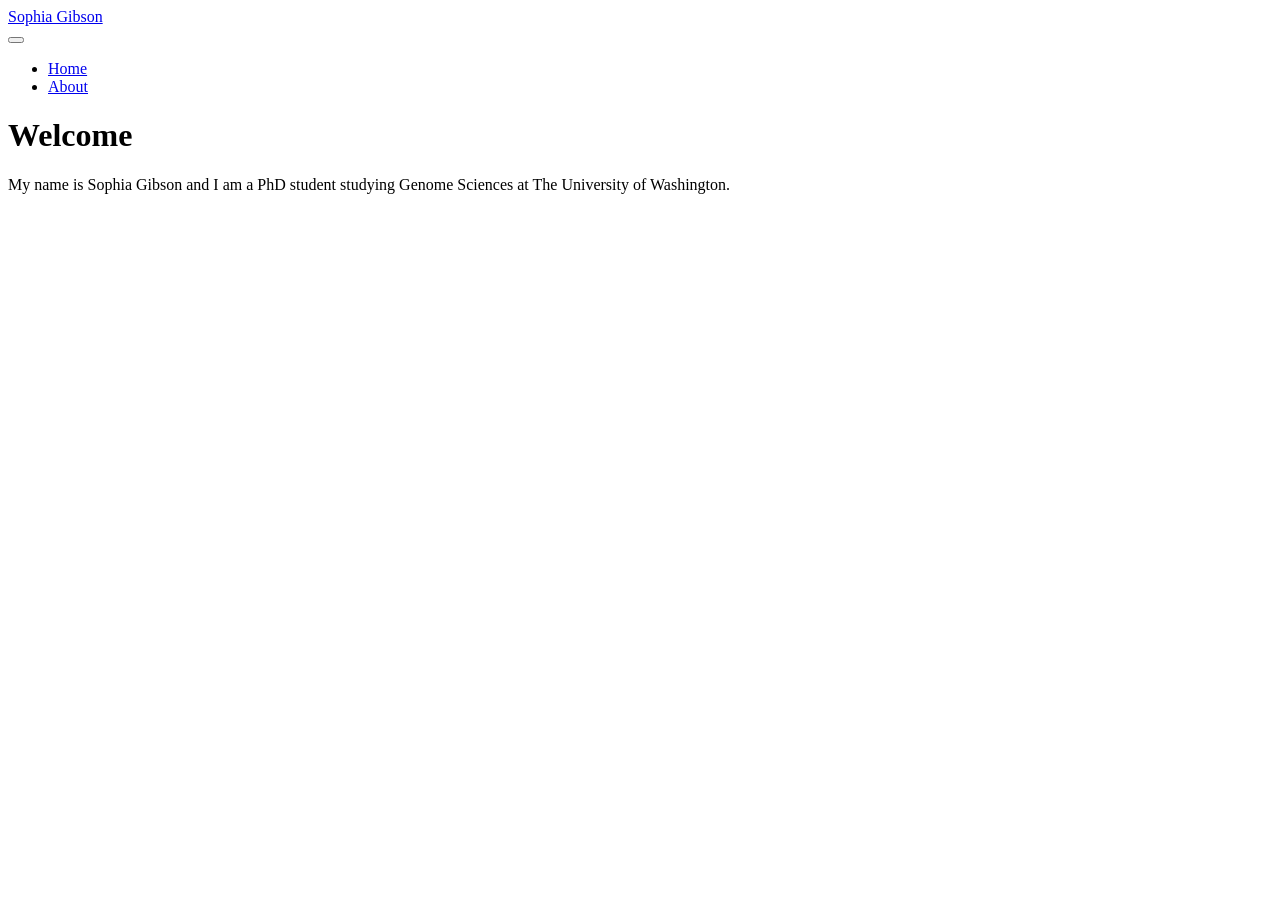
==== docs/index.html @ 004103f5 "change title" ====
<!DOCTYPE html>
<html xmlns="http://www.w3.org/1999/xhtml" lang="en" xml:lang="en"><head>

<meta charset="utf-8">
<meta name="generator" content="quarto-1.3.450">

<meta name="viewport" content="width=device-width, initial-scale=1.0, user-scalable=yes">


<title>Sophia Gibson - Welcome</title>
<style>
code{white-space: pre-wrap;}
span.smallcaps{font-variant: small-caps;}
div.columns{display: flex; gap: min(4vw, 1.5em);}
div.column{flex: auto; overflow-x: auto;}
div.hanging-indent{margin-left: 1.5em; text-indent: -1.5em;}
ul.task-list{list-style: none;}
ul.task-list li input[type="checkbox"] {
  width: 0.8em;
  margin: 0 0.8em 0.2em -1em; /* quarto-specific, see https://github.com/quarto-dev/quarto-cli/issues/4556 */ 
  vertical-align: middle;
}
</style>


<script src="site_libs/quarto-nav/quarto-nav.js"></script>
<script src="site_libs/quarto-nav/headroom.min.js"></script>
<script src="site_libs/clipboard/clipboard.min.js"></script>
<script src="site_libs/quarto-search/autocomplete.umd.js"></script>
<script src="site_libs/quarto-search/fuse.min.js"></script>
<script src="site_libs/quarto-search/quarto-search.js"></script>
<meta name="quarto:offset" content="./">
<script src="site_libs/quarto-html/quarto.js"></script>
<script src="site_libs/quarto-html/popper.min.js"></script>
<script src="site_libs/quarto-html/tippy.umd.min.js"></script>
<script src="site_libs/quarto-html/anchor.min.js"></script>
<link href="site_libs/quarto-html/tippy.css" rel="stylesheet">
<link href="site_libs/quarto-html/quarto-syntax-highlighting.css" rel="stylesheet" id="quarto-text-highlighting-styles">
<script src="site_libs/bootstrap/bootstrap.min.js"></script>
<link href="site_libs/bootstrap/bootstrap-icons.css" rel="stylesheet">
<link href="site_libs/bootstrap/bootstrap.min.css" rel="stylesheet" id="quarto-bootstrap" data-mode="light">
<script id="quarto-search-options" type="application/json">{
  "location": "navbar",
  "copy-button": false,
  "collapse-after": 3,
  "panel-placement": "end",
  "type": "overlay",
  "limit": 20,
  "language": {
    "search-no-results-text": "No results",
    "search-matching-documents-text": "matching documents",
    "search-copy-link-title": "Copy link to search",
    "search-hide-matches-text": "Hide additional matches",
    "search-more-match-text": "more match in this document",
    "search-more-matches-text": "more matches in this document",
    "search-clear-button-title": "Clear",
    "search-detached-cancel-button-title": "Cancel",
    "search-submit-button-title": "Submit",
    "search-label": "Search"
  }
}</script>


<link rel="stylesheet" href="styles.css">
</head>

<body class="nav-fixed">

<div id="quarto-search-results"></div>
  <header id="quarto-header" class="headroom fixed-top">
    <nav class="navbar navbar-expand-lg navbar-dark ">
      <div class="navbar-container container-fluid">
      <div class="navbar-brand-container">
    <a class="navbar-brand" href="./index.html">
    <span class="navbar-title">Sophia Gibson</span>
    </a>
  </div>
            <div id="quarto-search" class="" title="Search"></div>
          <button class="navbar-toggler" type="button" data-bs-toggle="collapse" data-bs-target="#navbarCollapse" aria-controls="navbarCollapse" aria-expanded="false" aria-label="Toggle navigation" onclick="if (window.quartoToggleHeadroom) { window.quartoToggleHeadroom(); }">
  <span class="navbar-toggler-icon"></span>
</button>
          <div class="collapse navbar-collapse" id="navbarCollapse">
            <ul class="navbar-nav navbar-nav-scroll me-auto">
  <li class="nav-item">
    <a class="nav-link active" href="./index.html" rel="" target="" aria-current="page">
 <span class="menu-text">Home</span></a>
  </li>  
  <li class="nav-item">
    <a class="nav-link" href="./about.html" rel="" target="">
 <span class="menu-text">About</span></a>
  </li>  
</ul>
            <div class="quarto-navbar-tools ms-auto">
</div>
          </div> <!-- /navcollapse -->
      </div> <!-- /container-fluid -->
    </nav>
</header>
<!-- content -->
<div id="quarto-content" class="quarto-container page-columns page-rows-contents page-layout-article page-navbar">
<!-- sidebar -->
<!-- margin-sidebar -->
    <div id="quarto-margin-sidebar" class="sidebar margin-sidebar">
        
    </div>
<!-- main -->
<main class="content" id="quarto-document-content">

<header id="title-block-header" class="quarto-title-block default">
<div class="quarto-title">
<h1 class="title">Welcome</h1>
</div>



<div class="quarto-title-meta">

    
  
    
  </div>
  

</header>

<p>My name is Sophia Gibson and I am a PhD student studying Genome Sciences at The University of Washington.</p>



</main> <!-- /main -->
<script id="quarto-html-after-body" type="application/javascript">
window.document.addEventListener("DOMContentLoaded", function (event) {
  const toggleBodyColorMode = (bsSheetEl) => {
    const mode = bsSheetEl.getAttribute("data-mode");
    const bodyEl = window.document.querySelector("body");
    if (mode === "dark") {
      bodyEl.classList.add("quarto-dark");
      bodyEl.classList.remove("quarto-light");
    } else {
      bodyEl.classList.add("quarto-light");
      bodyEl.classList.remove("quarto-dark");
    }
  }
  const toggleBodyColorPrimary = () => {
    const bsSheetEl = window.document.querySelector("link#quarto-bootstrap");
    if (bsSheetEl) {
      toggleBodyColorMode(bsSheetEl);
    }
  }
  toggleBodyColorPrimary();  
  const icon = "";
  const anchorJS = new window.AnchorJS();
  anchorJS.options = {
    placement: 'right',
    icon: icon
  };
  anchorJS.add('.anchored');
  const isCodeAnnotation = (el) => {
    for (const clz of el.classList) {
      if (clz.startsWith('code-annotation-')) {                     
        return true;
      }
    }
    return false;
  }
  const clipboard = new window.ClipboardJS('.code-copy-button', {
    text: function(trigger) {
      const codeEl = trigger.previousElementSibling.cloneNode(true);
      for (const childEl of codeEl.children) {
        if (isCodeAnnotation(childEl)) {
          childEl.remove();
        }
      }
      return codeEl.innerText;
    }
  });
  clipboard.on('success', function(e) {
    // button target
    const button = e.trigger;
    // don't keep focus
    button.blur();
    // flash "checked"
    button.classList.add('code-copy-button-checked');
    var currentTitle = button.getAttribute("title");
    button.setAttribute("title", "Copied!");
    let tooltip;
    if (window.bootstrap) {
      button.setAttribute("data-bs-toggle", "tooltip");
      button.setAttribute("data-bs-placement", "left");
      button.setAttribute("data-bs-title", "Copied!");
      tooltip = new bootstrap.Tooltip(button, 
        { trigger: "manual", 
          customClass: "code-copy-button-tooltip",
          offset: [0, -8]});
      tooltip.show();    
    }
    setTimeout(function() {
      if (tooltip) {
        tooltip.hide();
        button.removeAttribute("data-bs-title");
        button.removeAttribute("data-bs-toggle");
        button.removeAttribute("data-bs-placement");
      }
      button.setAttribute("title", currentTitle);
      button.classList.remove('code-copy-button-checked');
    }, 1000);
    // clear code selection
    e.clearSelection();
  });
  function tippyHover(el, contentFn) {
    const config = {
      allowHTML: true,
      content: contentFn,
      maxWidth: 500,
      delay: 100,
      arrow: false,
      appendTo: function(el) {
          return el.parentElement;
      },
      interactive: true,
      interactiveBorder: 10,
      theme: 'quarto',
      placement: 'bottom-start'
    };
    window.tippy(el, config); 
  }
  const noterefs = window.document.querySelectorAll('a[role="doc-noteref"]');
  for (var i=0; i<noterefs.length; i++) {
    const ref = noterefs[i];
    tippyHover(ref, function() {
      // use id or data attribute instead here
      let href = ref.getAttribute('data-footnote-href') || ref.getAttribute('href');
      try { href = new URL(href).hash; } catch {}
      const id = href.replace(/^#\/?/, "");
      const note = window.document.getElementById(id);
      return note.innerHTML;
    });
  }
      let selectedAnnoteEl;
      const selectorForAnnotation = ( cell, annotation) => {
        let cellAttr = 'data-code-cell="' + cell + '"';
        let lineAttr = 'data-code-annotation="' +  annotation + '"';
        const selector = 'span[' + cellAttr + '][' + lineAttr + ']';
        return selector;
      }
      const selectCodeLines = (annoteEl) => {
        const doc = window.document;
        const targetCell = annoteEl.getAttribute("data-target-cell");
        const targetAnnotation = annoteEl.getAttribute("data-target-annotation");
        const annoteSpan = window.document.querySelector(selectorForAnnotation(targetCell, targetAnnotation));
        const lines = annoteSpan.getAttribute("data-code-lines").split(",");
        const lineIds = lines.map((line) => {
          return targetCell + "-" + line;
        })
        let top = null;
        let height = null;
        let parent = null;
        if (lineIds.length > 0) {
            //compute the position of the single el (top and bottom and make a div)
            const el = window.document.getElementById(lineIds[0]);
            top = el.offsetTop;
            height = el.offsetHeight;
            parent = el.parentElement.parentElement;
          if (lineIds.length > 1) {
            const lastEl = window.document.getElementById(lineIds[lineIds.length - 1]);
            const bottom = lastEl.offsetTop + lastEl.offsetHeight;
            height = bottom - top;
          }
          if (top !== null && height !== null && parent !== null) {
            // cook up a div (if necessary) and position it 
            let div = window.document.getElementById("code-annotation-line-highlight");
            if (div === null) {
              div = window.document.createElement("div");
              div.setAttribute("id", "code-annotation-line-highlight");
              div.style.position = 'absolute';
              parent.appendChild(div);
            }
            div.style.top = top - 2 + "px";
            div.style.height = height + 4 + "px";
            let gutterDiv = window.document.getElementById("code-annotation-line-highlight-gutter");
            if (gutterDiv === null) {
              gutterDiv = window.document.createElement("div");
              gutterDiv.setAttribute("id", "code-annotation-line-highlight-gutter");
              gutterDiv.style.position = 'absolute';
              const codeCell = window.document.getElementById(targetCell);
              const gutter = codeCell.querySelector('.code-annotation-gutter');
              gutter.appendChild(gutterDiv);
            }
            gutterDiv.style.top = top - 2 + "px";
            gutterDiv.style.height = height + 4 + "px";
          }
          selectedAnnoteEl = annoteEl;
        }
      };
      const unselectCodeLines = () => {
        const elementsIds = ["code-annotation-line-highlight", "code-annotation-line-highlight-gutter"];
        elementsIds.forEach((elId) => {
          const div = window.document.getElementById(elId);
          if (div) {
            div.remove();
          }
        });
        selectedAnnoteEl = undefined;
      };
      // Attach click handler to the DT
      const annoteDls = window.document.querySelectorAll('dt[data-target-cell]');
      for (const annoteDlNode of annoteDls) {
        annoteDlNode.addEventListener('click', (event) => {
          const clickedEl = event.target;
          if (clickedEl !== selectedAnnoteEl) {
            unselectCodeLines();
            const activeEl = window.document.querySelector('dt[data-target-cell].code-annotation-active');
            if (activeEl) {
              activeEl.classList.remove('code-annotation-active');
            }
            selectCodeLines(clickedEl);
            clickedEl.classList.add('code-annotation-active');
          } else {
            // Unselect the line
            unselectCodeLines();
            clickedEl.classList.remove('code-annotation-active');
          }
        });
      }
  const findCites = (el) => {
    const parentEl = el.parentElement;
    if (parentEl) {
      const cites = parentEl.dataset.cites;
      if (cites) {
        return {
          el,
          cites: cites.split(' ')
        };
      } else {
        return findCites(el.parentElement)
      }
    } else {
      return undefined;
    }
  };
  var bibliorefs = window.document.querySelectorAll('a[role="doc-biblioref"]');
  for (var i=0; i<bibliorefs.length; i++) {
    const ref = bibliorefs[i];
    const citeInfo = findCites(ref);
    if (citeInfo) {
      tippyHover(citeInfo.el, function() {
        var popup = window.document.createElement('div');
        citeInfo.cites.forEach(function(cite) {
          var citeDiv = window.document.createElement('div');
          citeDiv.classList.add('hanging-indent');
          citeDiv.classList.add('csl-entry');
          var biblioDiv = window.document.getElementById('ref-' + cite);
          if (biblioDiv) {
            citeDiv.innerHTML = biblioDiv.innerHTML;
          }
          popup.appendChild(citeDiv);
        });
        return popup.innerHTML;
      });
    }
  }
});
</script>
</div> <!-- /content -->



</body></html>
---- docs/site_libs/quarto-html/tippy.css ----
.tippy-box[data-animation=fade][data-state=hidden]{opacity:0}[data-tippy-root]{max-width:calc(100vw - 10px)}.tippy-box{position:relative;background-color:#333;color:#fff;border-radius:4px;font-size:14px;line-height:1.4;white-space:normal;outline:0;transition-property:transform,visibility,opacity}.tippy-box[data-placement^=top]>.tippy-arrow{bottom:0}.tippy-box[data-placement^=top]>.tippy-arrow:before{bottom:-7px;left:0;border-width:8px 8px 0;border-top-color:initial;transform-origin:center top}.tippy-box[data-placement^=bottom]>.tippy-arrow{top:0}.tippy-box[data-placement^=bottom]>.tippy-arrow:before{top:-7px;left:0;border-width:0 8px 8px;border-bottom-color:initial;transform-origin:center bottom}.tippy-box[data-placement^=left]>.tippy-arrow{right:0}.tippy-box[data-placement^=left]>.tippy-arrow:before{border-width:8px 0 8px 8px;border-left-color:initial;right:-7px;transform-origin:center left}.tippy-box[data-placement^=right]>.tippy-arrow{left:0}.tippy-box[data-placement^=right]>.tippy-arrow:before{left:-7px;border-width:8px 8px 8px 0;border-right-color:initial;transform-origin:center right}.tippy-box[data-inertia][data-state=visible]{transition-timing-function:cubic-bezier(.54,1.5,.38,1.11)}.tippy-arrow{width:16px;height:16px;color:#333}.tippy-arrow:before{content:"";position:absolute;border-color:transparent;border-style:solid}.tippy-content{position:relative;padding:5px 9px;z-index:1}
---- docs/site_libs/quarto-html/quarto-syntax-highlighting.css ----
/* quarto syntax highlight colors */
:root {
  --quarto-hl-ot-color: #003B4F;
  --quarto-hl-at-color: #657422;
  --quarto-hl-ss-color: #20794D;
  --quarto-hl-an-color: #5E5E5E;
  --quarto-hl-fu-color: #4758AB;
  --quarto-hl-st-color: #20794D;
  --quarto-hl-cf-color: #003B4F;
  --quarto-hl-op-color: #5E5E5E;
  --quarto-hl-er-color: #AD0000;
  --quarto-hl-bn-color: #AD0000;
  --quarto-hl-al-color: #AD0000;
  --quarto-hl-va-color: #111111;
  --quarto-hl-bu-color: inherit;
  --quarto-hl-ex-color: inherit;
  --quarto-hl-pp-color: #AD0000;
  --quarto-hl-in-color: #5E5E5E;
  --quarto-hl-vs-color: #20794D;
  --quarto-hl-wa-color: #5E5E5E;
  --quarto-hl-do-color: #5E5E5E;
  --quarto-hl-im-color: #00769E;
  --quarto-hl-ch-color: #20794D;
  --quarto-hl-dt-color: #AD0000;
  --quarto-hl-fl-color: #AD0000;
  --quarto-hl-co-color: #5E5E5E;
  --quarto-hl-cv-color: #5E5E5E;
  --quarto-hl-cn-color: #8f5902;
  --quarto-hl-sc-color: #5E5E5E;
  --quarto-hl-dv-color: #AD0000;
  --quarto-hl-kw-color: #003B4F;
}

/* other quarto variables */
:root {
  --quarto-font-monospace: SFMono-Regular, Menlo, Monaco, Consolas, "Liberation Mono", "Courier New", monospace;
}

pre > code.sourceCode > span {
  color: #003B4F;
}

code span {
  color: #003B4F;
}

code.sourceCode > span {
  color: #003B4F;
}

div.sourceCode,
div.sourceCode pre.sourceCode {
  color: #003B4F;
}

code span.ot {
  color: #003B4F;
  font-style: inherit;
}

code span.at {
  color: #657422;
  font-style: inherit;
}

code span.ss {
  color: #20794D;
  font-style: inherit;
}

code span.an {
  color: #5E5E5E;
  font-style: inherit;
}

code span.fu {
  color: #4758AB;
  font-style: inherit;
}

code span.st {
  color: #20794D;
  font-style: inherit;
}

code span.cf {
  color: #003B4F;
  font-style: inherit;
}

code span.op {
  color: #5E5E5E;
  font-style: inherit;
}

code span.er {
  color: #AD0000;
  font-style: inherit;
}

code span.bn {
  color: #AD0000;
  font-style: inherit;
}

code span.al {
  color: #AD0000;
  font-style: inherit;
}

code span.va {
  color: #111111;
  font-style: inherit;
}

code span.bu {
  font-style: inherit;
}

code span.ex {
  font-style: inherit;
}

code span.pp {
  color: #AD0000;
  font-style: inherit;
}

code span.in {
  color: #5E5E5E;
  font-style: inherit;
}

code span.vs {
  color: #20794D;
  font-style: inherit;
}

code span.wa {
  color: #5E5E5E;
  font-style: italic;
}

code span.do {
  color: #5E5E5E;
  font-style: italic;
}

code span.im {
  color: #00769E;
  font-style: inherit;
}

code span.ch {
  color: #20794D;
  font-style: inherit;
}

code span.dt {
  color: #AD0000;
  font-style: inherit;
}

code span.fl {
  color: #AD0000;
  font-style: inherit;
}

code span.co {
  color: #5E5E5E;
  font-style: inherit;
}

code span.cv {
  color: #5E5E5E;
  font-style: italic;
}

code span.cn {
  color: #8f5902;
  font-style: inherit;
}

code span.sc {
  color: #5E5E5E;
  font-style: inherit;
}

code span.dv {
  color: #AD0000;
  font-style: inherit;
}

code span.kw {
  color: #003B4F;
  font-style: inherit;
}

.prevent-inlining {
  content: "</";
}

/*# sourceMappingURL=debc5d5d77c3f9108843748ff7464032.css.map */
---- docs/styles.css ----
/* css styles */
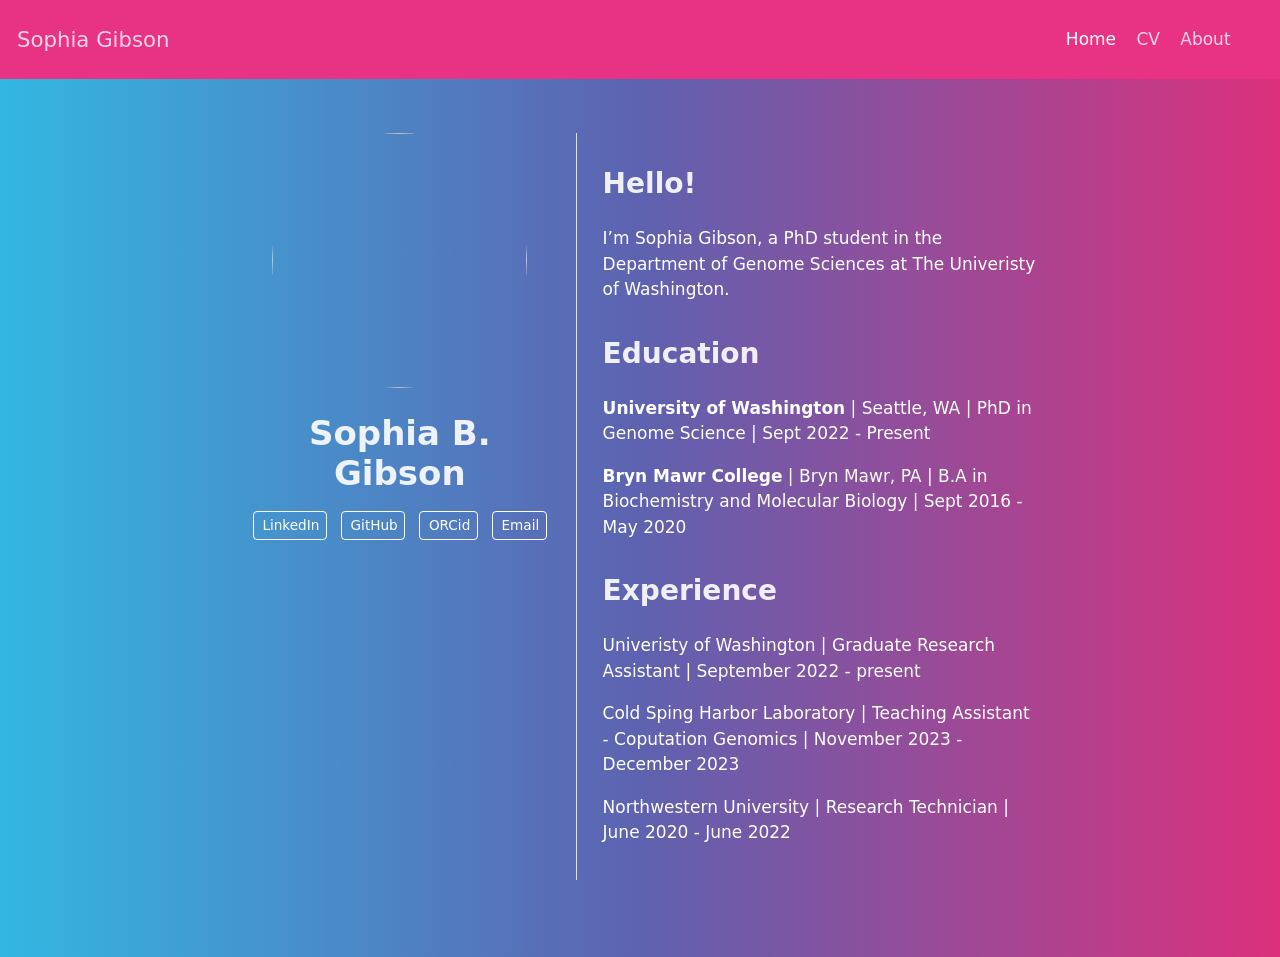
==== commit 3521c916: "updates" ====
--- a/docs/index.html
+++ b/docs/index.html
@@ -7,7 +7,7 @@
 <meta name="viewport" content="width=device-width, initial-scale=1.0, user-scalable=yes">
 
 
-<title>Sophia Gibson - Welcome</title>
+<title>Sophia B. Gibson</title>
 <style>
 code{white-space: pre-wrap;}
 span.smallcaps{font-variant: small-caps;}
@@ -30,10 +30,10 @@
 <script src="site_libs/quarto-search/fuse.min.js"></script>
 <script src="site_libs/quarto-search/quarto-search.js"></script>
 <meta name="quarto:offset" content="./">
+<link href="./media/flower1.svg" rel="icon" type="image/svg+xml">
 <script src="site_libs/quarto-html/quarto.js"></script>
 <script src="site_libs/quarto-html/popper.min.js"></script>
 <script src="site_libs/quarto-html/tippy.umd.min.js"></script>
-<script src="site_libs/quarto-html/anchor.min.js"></script>
 <link href="site_libs/quarto-html/tippy.css" rel="stylesheet">
 <link href="site_libs/quarto-html/quarto-syntax-highlighting.css" rel="stylesheet" id="quarto-text-highlighting-styles">
 <script src="site_libs/bootstrap/bootstrap.min.js"></script>
@@ -64,7 +64,7 @@
 <link rel="stylesheet" href="styles.css">
 </head>
 
-<body class="nav-fixed">
+<body class="nav-fixed fullcontent">
 
 <div id="quarto-search-results"></div>
   <header id="quarto-header" class="headroom fixed-top">
@@ -80,17 +80,26 @@
   <span class="navbar-toggler-icon"></span>
 </button>
           <div class="collapse navbar-collapse" id="navbarCollapse">
-            <ul class="navbar-nav navbar-nav-scroll me-auto">
+            <ul class="navbar-nav navbar-nav-scroll ms-auto">
   <li class="nav-item">
     <a class="nav-link active" href="./index.html" rel="" target="" aria-current="page">
  <span class="menu-text">Home</span></a>
   </li>  
   <li class="nav-item">
+    <a class="nav-link" href="./media/cv.pdf" rel="" target="">
+ <span class="menu-text">CV</span></a>
+  </li>  
+  <li class="nav-item">
     <a class="nav-link" href="./about.html" rel="" target="">
  <span class="menu-text">About</span></a>
   </li>  
+  <li class="nav-item compact">
+    <a class="nav-link" href="https://github.com/sophia-gibson" rel="" target=""><i class="bi bi-github" role="img">
+</i> 
+ <span class="menu-text"></span></a>
+  </li>  
 </ul>
-            <div class="quarto-navbar-tools ms-auto">
+            <div class="quarto-navbar-tools">
 </div>
           </div> <!-- /navcollapse -->
       </div> <!-- /container-fluid -->
@@ -100,34 +109,61 @@
 <div id="quarto-content" class="quarto-container page-columns page-rows-contents page-layout-article page-navbar">
 <!-- sidebar -->
 <!-- margin-sidebar -->
-    <div id="quarto-margin-sidebar" class="sidebar margin-sidebar">
-        
-    </div>
+    
 <!-- main -->
-<main class="content" id="quarto-document-content">
-
+<div class="quarto-about-trestles">
+  <div class="about-entity">
+    <img src="media/Gibson3_copy.jpeg" class="about-image
+  round " style="height: 15em; width: 15em;">
 <header id="title-block-header" class="quarto-title-block default">
 <div class="quarto-title">
-<h1 class="title">Welcome</h1>
-</div>
-
-
-
+<h1 class="title">Sophia B. Gibson</h1>
+</div>
 <div class="quarto-title-meta">
-
-    
-  
-    
   </div>
-  
-
 </header>
-
-<p>My name is Sophia Gibson and I am a PhD student studying Genome Sciences at The University of Washington.</p>
-
-
-
-</main> <!-- /main -->
+    <div class="about-links">
+  <a href="https://www.linkedin.com/in/sophia-gibson-7a501a134/" class="about-link" rel="" target="">
+    <i class="bi bi-linkedin"></i>
+     <span class="about-link-text">LinkedIn</span>
+  </a>
+  <a href="https://github.com/sophia-gibson" class="about-link" rel="" target="">
+    <i class="bi bi-github"></i>
+     <span class="about-link-text">GitHub</span>
+  </a>
+  <a href="https://orcid.org/0000-0001-9839-9045" class="about-link" rel="" target="">
+    <i class="bi bi-newspaper"></i>
+     <span class="about-link-text">ORCid</span>
+  </a>
+  <a href="mailto:sophiabg@uw.edu" class="about-link" rel="" target="">
+    <i class="bi bi-envelope"></i>
+     <span class="about-link-text">Email</span>
+  </a>
+</div>
+  </div>
+  <div class="about-contents"><main class="content" id="quarto-document-content">
+<div id="hero-heading">
+<section id="hello" class="level2">
+<h2 data-anchor-id="hello">Hello!</h2>
+<p>I’m Sophia Gibson, a PhD student in the Department of Genome Sciences at The Univeristy of Washington.</p>
+</section>
+<section id="education" class="level2">
+<h2 data-anchor-id="education">Education</h2>
+<p><strong>University of Washington</strong> | Seattle, WA | PhD in Genome Science | Sept 2022 - Present</p>
+<p><strong>Bryn Mawr College</strong> | Bryn Mawr, PA | B.A in Biochemistry and Molecular Biology | Sept 2016 - May 2020</p>
+</section>
+<section id="experience" class="level2">
+<h2 data-anchor-id="experience">Experience</h2>
+<p>Univeristy of Washington | Graduate Research Assistant | September 2022 - present</p>
+<p>Cold Sping Harbor Laboratory | Teaching Assistant - Coputation Genomics | November 2023 - December 2023</p>
+<p>Northwestern University | Research Technician | June 2020 - June 2022</p>
+</section>
+</div>
+
+
+</main></div>
+</div>
+ <!-- /main -->
 <script id="quarto-html-after-body" type="application/javascript">
 window.document.addEventListener("DOMContentLoaded", function (event) {
   const toggleBodyColorMode = (bsSheetEl) => {
@@ -148,13 +184,6 @@
     }
   }
   toggleBodyColorPrimary();  
-  const icon = "";
-  const anchorJS = new window.AnchorJS();
-  anchorJS.options = {
-    placement: 'right',
-    icon: icon
-  };
-  anchorJS.add('.anchored');
   const isCodeAnnotation = (el) => {
     for (const clz of el.classList) {
       if (clz.startsWith('code-annotation-')) {                     
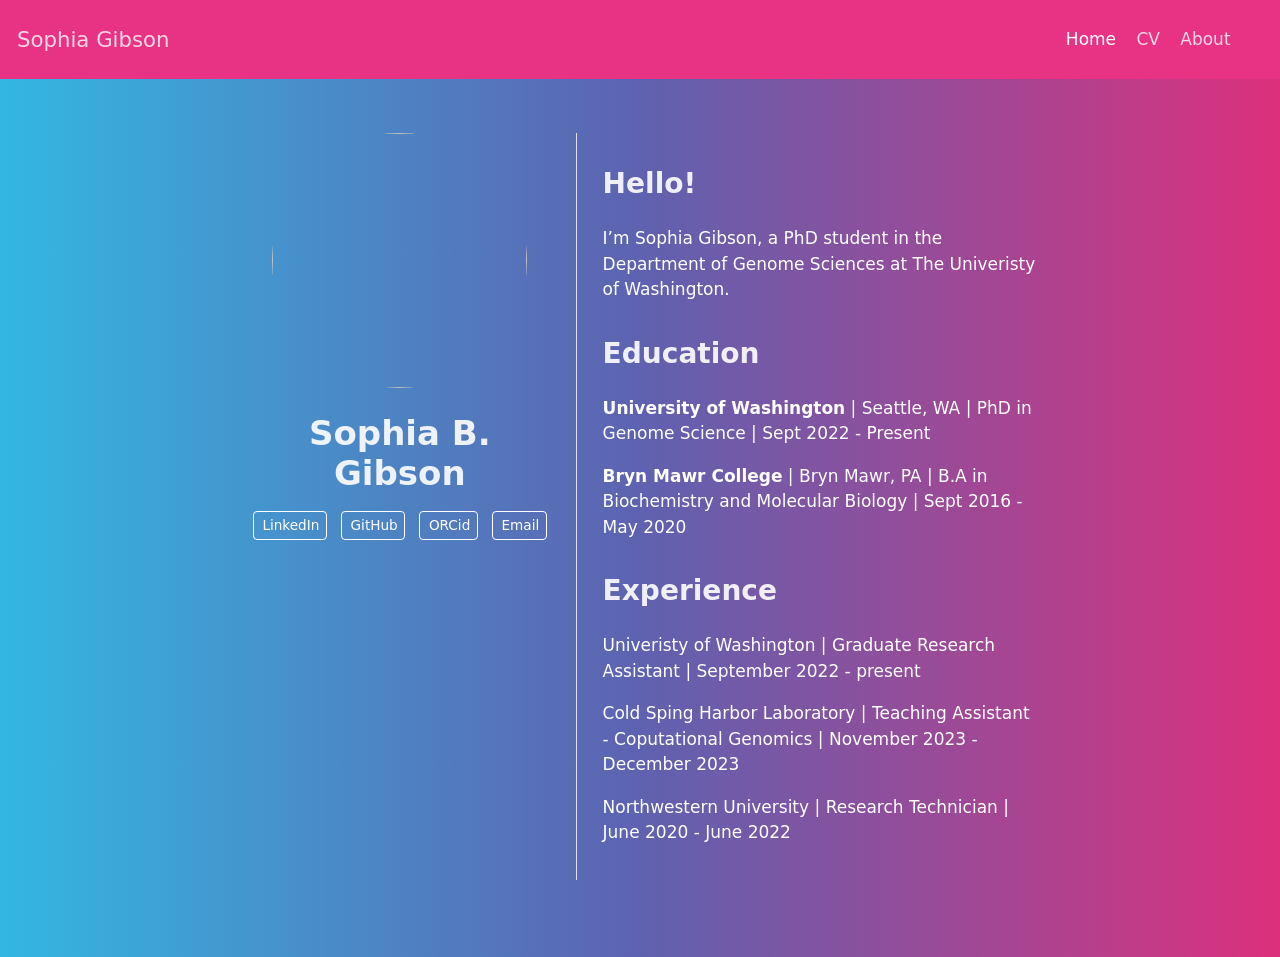
==== commit a781daf6: "change the information" ====
--- a/docs/index.html
+++ b/docs/index.html
@@ -155,7 +155,7 @@
 <section id="experience" class="level2">
 <h2 data-anchor-id="experience">Experience</h2>
 <p>Univeristy of Washington | Graduate Research Assistant | September 2022 - present</p>
-<p>Cold Sping Harbor Laboratory | Teaching Assistant - Coputation Genomics | November 2023 - December 2023</p>
+<p>Cold Sping Harbor Laboratory | Teaching Assistant - Coputational Genomics | November 2023 - December 2023</p>
 <p>Northwestern University | Research Technician | June 2020 - June 2022</p>
 </section>
 </div>
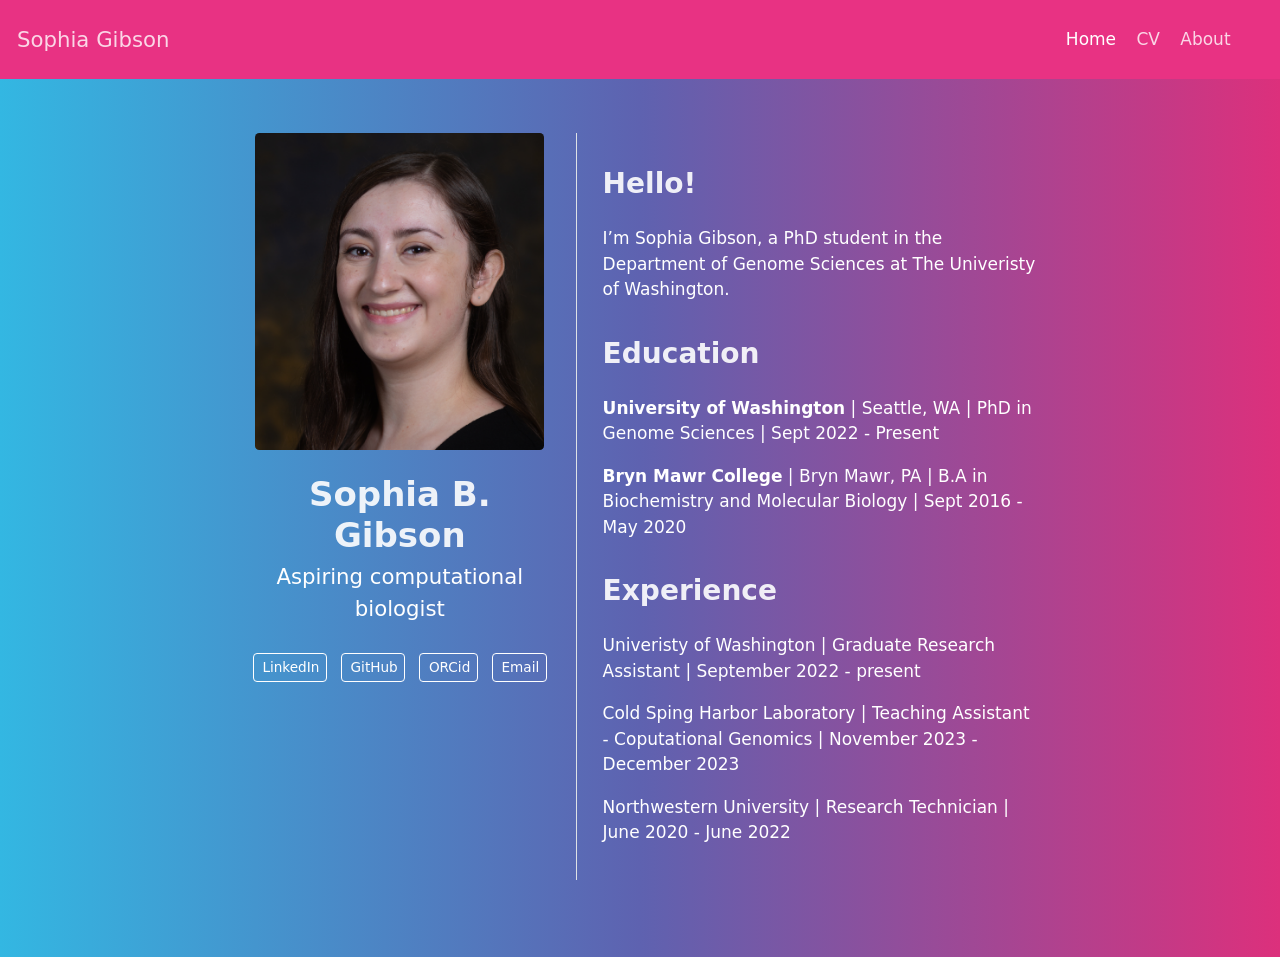
==== commit 6da45b63: "text updates" ====
--- a/docs/index.html
+++ b/docs/index.html
@@ -30,7 +30,6 @@
 <script src="site_libs/quarto-search/fuse.min.js"></script>
 <script src="site_libs/quarto-search/quarto-search.js"></script>
 <meta name="quarto:offset" content="./">
-<link href="./media/flower1.svg" rel="icon" type="image/svg+xml">
 <script src="site_libs/quarto-html/quarto.js"></script>
 <script src="site_libs/quarto-html/popper.min.js"></script>
 <script src="site_libs/quarto-html/tippy.umd.min.js"></script>
@@ -114,10 +113,11 @@
 <div class="quarto-about-trestles">
   <div class="about-entity">
     <img src="media/Gibson3_copy.jpeg" class="about-image
-  round " style="height: 15em; width: 15em;">
+  rounded " style="width: 17em;">
 <header id="title-block-header" class="quarto-title-block default">
 <div class="quarto-title">
 <h1 class="title">Sophia B. Gibson</h1>
+<p class="subtitle lead">Aspiring computational biologist</p>
 </div>
 <div class="quarto-title-meta">
   </div>
@@ -149,7 +149,7 @@
 </section>
 <section id="education" class="level2">
 <h2 data-anchor-id="education">Education</h2>
-<p><strong>University of Washington</strong> | Seattle, WA | PhD in Genome Science | Sept 2022 - Present</p>
+<p><strong>University of Washington</strong> | Seattle, WA | PhD in Genome Sciences | Sept 2022 - Present</p>
 <p><strong>Bryn Mawr College</strong> | Bryn Mawr, PA | B.A in Biochemistry and Molecular Biology | Sept 2016 - May 2020</p>
 </section>
 <section id="experience" class="level2">
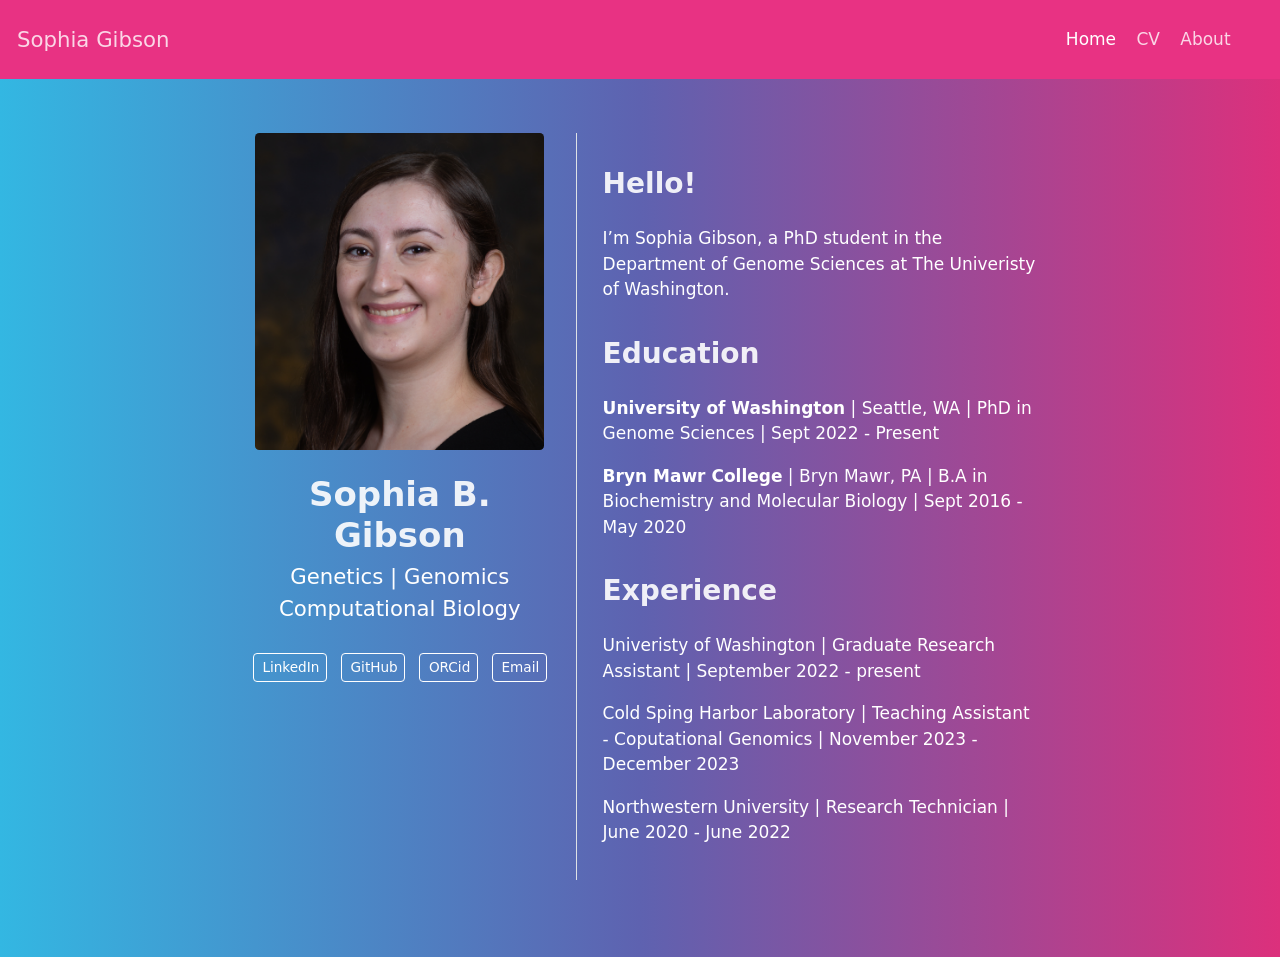
==== commit bc2c645a: "text" ====
--- a/docs/index.html
+++ b/docs/index.html
@@ -117,7 +117,7 @@
 <header id="title-block-header" class="quarto-title-block default">
 <div class="quarto-title">
 <h1 class="title">Sophia B. Gibson</h1>
-<p class="subtitle lead">Aspiring computational biologist</p>
+<p class="subtitle lead">Genetics | Genomics Computational Biology</p>
 </div>
 <div class="quarto-title-meta">
   </div>
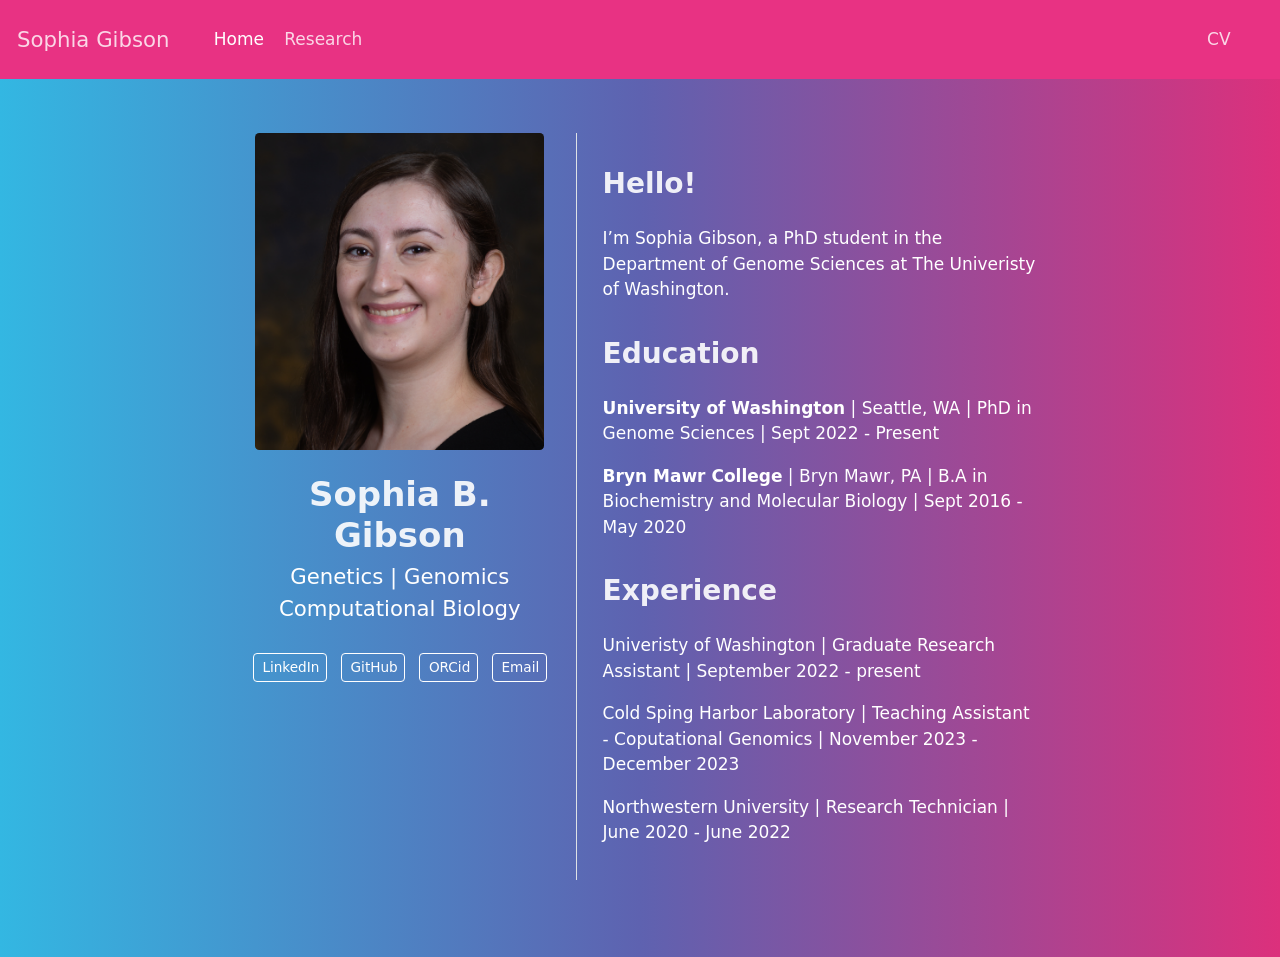
==== commit e99c2de2: "formatting changes" ====
--- a/docs/index.html
+++ b/docs/index.html
@@ -79,18 +79,20 @@
   <span class="navbar-toggler-icon"></span>
 </button>
           <div class="collapse navbar-collapse" id="navbarCollapse">
-            <ul class="navbar-nav navbar-nav-scroll ms-auto">
+            <ul class="navbar-nav navbar-nav-scroll me-auto">
   <li class="nav-item">
     <a class="nav-link active" href="./index.html" rel="" target="" aria-current="page">
  <span class="menu-text">Home</span></a>
   </li>  
   <li class="nav-item">
+    <a class="nav-link" href="./about.html" rel="" target="">
+ <span class="menu-text">Research</span></a>
+  </li>  
+</ul>
+            <ul class="navbar-nav navbar-nav-scroll ms-auto">
+  <li class="nav-item">
     <a class="nav-link" href="./media/cv.pdf" rel="" target="">
  <span class="menu-text">CV</span></a>
-  </li>  
-  <li class="nav-item">
-    <a class="nav-link" href="./about.html" rel="" target="">
- <span class="menu-text">About</span></a>
   </li>  
   <li class="nav-item compact">
     <a class="nav-link" href="https://github.com/sophia-gibson" rel="" target=""><i class="bi bi-github" role="img">
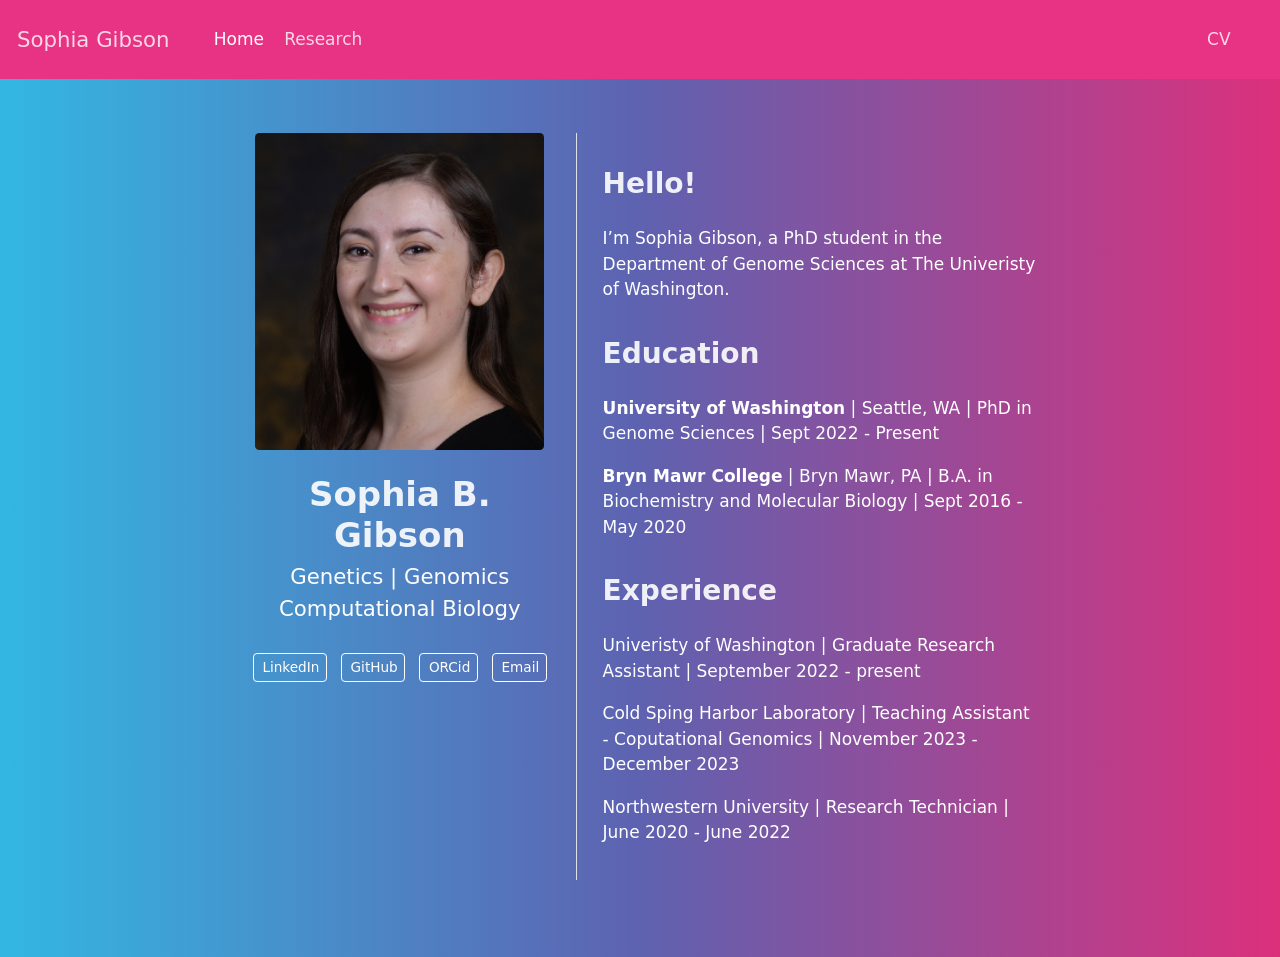
==== commit f6179d43: "updates" ====
--- a/docs/index.html
+++ b/docs/index.html
@@ -152,7 +152,7 @@
 <section id="education" class="level2">
 <h2 data-anchor-id="education">Education</h2>
 <p><strong>University of Washington</strong> | Seattle, WA | PhD in Genome Sciences | Sept 2022 - Present</p>
-<p><strong>Bryn Mawr College</strong> | Bryn Mawr, PA | B.A in Biochemistry and Molecular Biology | Sept 2016 - May 2020</p>
+<p><strong>Bryn Mawr College</strong> | Bryn Mawr, PA | B.A. in Biochemistry and Molecular Biology | Sept 2016 - May 2020</p>
 </section>
 <section id="experience" class="level2">
 <h2 data-anchor-id="experience">Experience</h2>
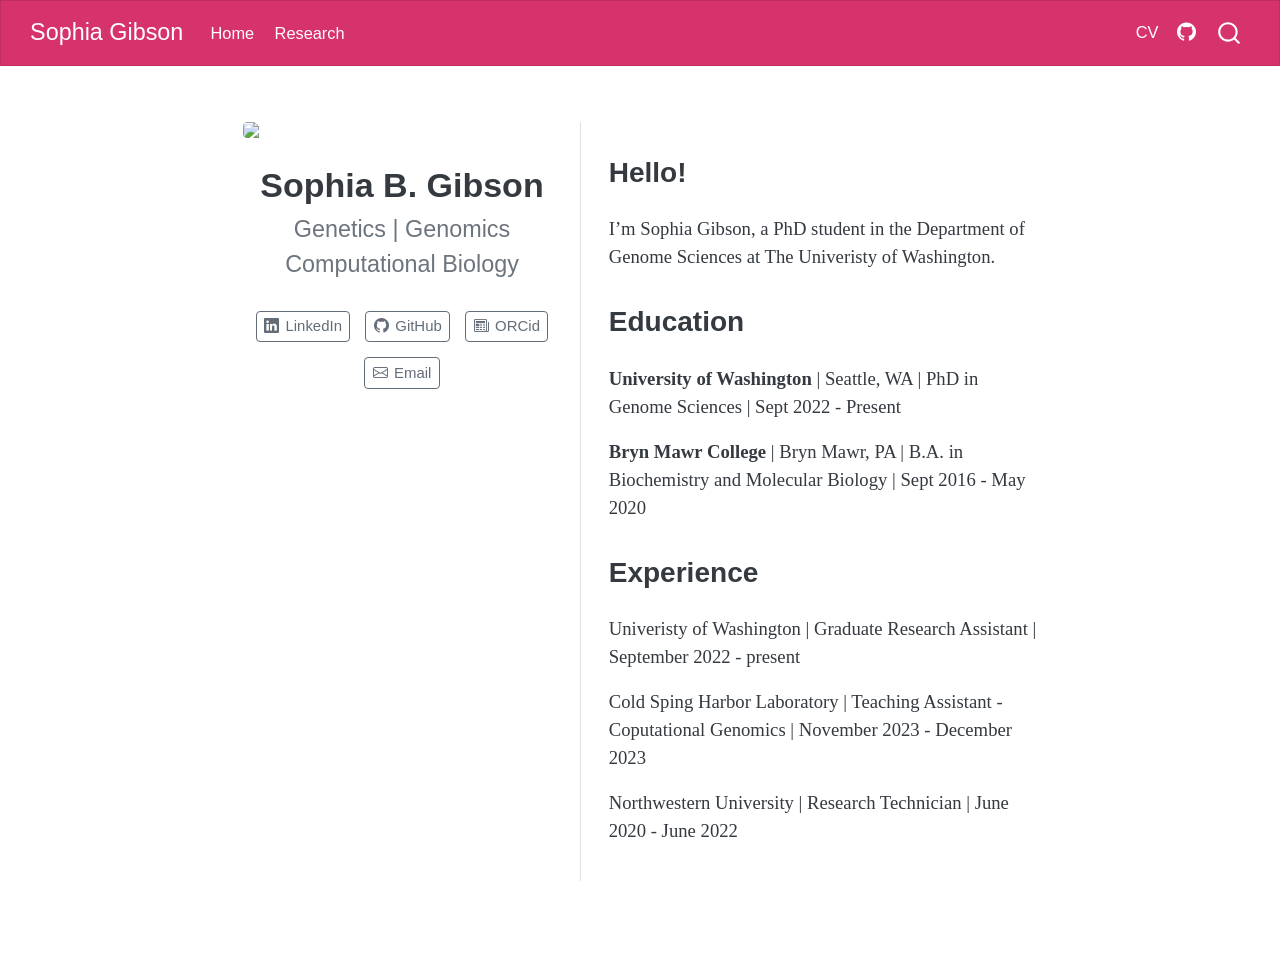
==== commit ad940261: "revise website" ====
--- a/docs/index.html
+++ b/docs/index.html
@@ -2,17 +2,23 @@
 <html xmlns="http://www.w3.org/1999/xhtml" lang="en" xml:lang="en"><head>
 
 <meta charset="utf-8">
-<meta name="generator" content="quarto-1.3.450">
+<meta name="generator" content="quarto-1.10.18">
 
 <meta name="viewport" content="width=device-width, initial-scale=1.0, user-scalable=yes">
 
 
 <title>Sophia B. Gibson</title>
 <style>
-code{white-space: pre-wrap;}
+/* Default styles provided by pandoc.
+** See https://pandoc.org/MANUAL.html#variables-for-html for config info.
+*/
 span.smallcaps{font-variant: small-caps;}
-div.columns{display: flex; gap: min(4vw, 1.5em);}
-div.column{flex: auto; overflow-x: auto;}
+div.columns{display: flex; gap: 1.5em;}
+div.column{flex: auto;}
+@media screen {
+div.columns{gap: min(4vw, 1.5em);}
+div.column{overflow-x: auto;}
+}
 div.hanging-indent{margin-left: 1.5em; text-indent: -1.5em;}
 ul.task-list{list-style: none;}
 ul.task-list li input[type="checkbox"] {
@@ -30,21 +36,28 @@
 <script src="site_libs/quarto-search/fuse.min.js"></script>
 <script src="site_libs/quarto-search/quarto-search.js"></script>
 <meta name="quarto:offset" content="./">
-<script src="site_libs/quarto-html/quarto.js"></script>
+<script src="site_libs/quarto-html/quarto.js" type="module"></script>
+<script src="site_libs/quarto-html/tabsets/tabsets.js" type="module"></script>
 <script src="site_libs/quarto-html/popper.min.js"></script>
 <script src="site_libs/quarto-html/tippy.umd.min.js"></script>
 <link href="site_libs/quarto-html/tippy.css" rel="stylesheet">
-<link href="site_libs/quarto-html/quarto-syntax-highlighting.css" rel="stylesheet" id="quarto-text-highlighting-styles">
+<link href="site_libs/quarto-html/quarto-syntax-highlighting-64a204ab8560d761af7679ceaba22944.css" rel="stylesheet" id="quarto-text-highlighting-styles">
 <script src="site_libs/bootstrap/bootstrap.min.js"></script>
 <link href="site_libs/bootstrap/bootstrap-icons.css" rel="stylesheet">
-<link href="site_libs/bootstrap/bootstrap.min.css" rel="stylesheet" id="quarto-bootstrap" data-mode="light">
+<link href="site_libs/bootstrap/bootstrap-4b7bf716602fd2bc953a7cb62a8f73ee.min.css" rel="stylesheet" append-hash="true" id="quarto-bootstrap" data-mode="light">
 <script id="quarto-search-options" type="application/json">{
   "location": "navbar",
   "copy-button": false,
   "collapse-after": 3,
   "panel-placement": "end",
   "type": "overlay",
-  "limit": 20,
+  "limit": 50,
+  "keyboard-shortcut": [
+    "f",
+    "/",
+    "s"
+  ],
+  "show-item-context": false,
   "language": {
     "search-no-results-text": "No results",
     "search-matching-documents-text": "matching documents",
@@ -53,6 +66,7 @@
     "search-more-match-text": "more match in this document",
     "search-more-matches-text": "more matches in this document",
     "search-clear-button-title": "Clear",
+    "search-text-placeholder": "",
     "search-detached-cancel-button-title": "Cancel",
     "search-submit-button-title": "Submit",
     "search-label": "Search"
@@ -63,46 +77,46 @@
 <link rel="stylesheet" href="styles.css">
 </head>
 
-<body class="nav-fixed fullcontent">
+<body class="nav-fixed fullcontent quarto-light">
 
 <div id="quarto-search-results"></div>
   <header id="quarto-header" class="headroom fixed-top">
-    <nav class="navbar navbar-expand-lg navbar-dark ">
+    <nav class="navbar navbar-expand-lg " data-bs-theme="dark">
       <div class="navbar-container container-fluid">
-      <div class="navbar-brand-container">
+      <div class="navbar-brand-container mx-auto">
     <a class="navbar-brand" href="./index.html">
     <span class="navbar-title">Sophia Gibson</span>
     </a>
   </div>
             <div id="quarto-search" class="" title="Search"></div>
-          <button class="navbar-toggler" type="button" data-bs-toggle="collapse" data-bs-target="#navbarCollapse" aria-controls="navbarCollapse" aria-expanded="false" aria-label="Toggle navigation" onclick="if (window.quartoToggleHeadroom) { window.quartoToggleHeadroom(); }">
+          <button class="navbar-toggler" type="button" data-bs-toggle="collapse" data-bs-target="#navbarCollapse" aria-controls="navbarCollapse" role="menu" aria-expanded="false" aria-label="Toggle navigation" onclick="if (window.quartoToggleHeadroom) { window.quartoToggleHeadroom(); }">
   <span class="navbar-toggler-icon"></span>
 </button>
           <div class="collapse navbar-collapse" id="navbarCollapse">
             <ul class="navbar-nav navbar-nav-scroll me-auto">
   <li class="nav-item">
-    <a class="nav-link active" href="./index.html" rel="" target="" aria-current="page">
- <span class="menu-text">Home</span></a>
+    <a class="nav-link active" href="./index.html" aria-current="page"> 
+<span class="menu-text">Home</span></a>
   </li>  
   <li class="nav-item">
-    <a class="nav-link" href="./about.html" rel="" target="">
- <span class="menu-text">Research</span></a>
+    <a class="nav-link" href="./about.html"> 
+<span class="menu-text">Research</span></a>
   </li>  
 </ul>
             <ul class="navbar-nav navbar-nav-scroll ms-auto">
   <li class="nav-item">
-    <a class="nav-link" href="./media/cv.pdf" rel="" target="">
- <span class="menu-text">CV</span></a>
+    <a class="nav-link" href="https://docs.google.com/document/d/1uk2sJR4PzC6Fb5A_Mstu3yCGeap7xtpzriGNYcKiuFk/edit?usp=sharing"> 
+<span class="menu-text">CV</span></a>
   </li>  
   <li class="nav-item compact">
-    <a class="nav-link" href="https://github.com/sophia-gibson" rel="" target=""><i class="bi bi-github" role="img">
+    <a class="nav-link" href="https://github.com/sophia-gibson"> <i class="bi bi-github" role="img">
 </i> 
- <span class="menu-text"></span></a>
+<span class="menu-text"></span></a>
   </li>  
 </ul>
+          </div> <!-- /navcollapse -->
             <div class="quarto-navbar-tools">
 </div>
-          </div> <!-- /navcollapse -->
       </div> <!-- /container-fluid -->
     </nav>
 </header>
@@ -167,36 +181,51 @@
 </div>
  <!-- /main -->
 <script id="quarto-html-after-body" type="application/javascript">
-window.document.addEventListener("DOMContentLoaded", function (event) {
-  const toggleBodyColorMode = (bsSheetEl) => {
-    const mode = bsSheetEl.getAttribute("data-mode");
-    const bodyEl = window.document.querySelector("body");
-    if (mode === "dark") {
-      bodyEl.classList.add("quarto-dark");
-      bodyEl.classList.remove("quarto-light");
-    } else {
-      bodyEl.classList.add("quarto-light");
-      bodyEl.classList.remove("quarto-dark");
-    }
-  }
-  const toggleBodyColorPrimary = () => {
-    const bsSheetEl = window.document.querySelector("link#quarto-bootstrap");
-    if (bsSheetEl) {
-      toggleBodyColorMode(bsSheetEl);
-    }
-  }
-  toggleBodyColorPrimary();  
-  const isCodeAnnotation = (el) => {
-    for (const clz of el.classList) {
-      if (clz.startsWith('code-annotation-')) {                     
-        return true;
-      }
-    }
-    return false;
-  }
-  const clipboard = new window.ClipboardJS('.code-copy-button', {
-    text: function(trigger) {
-      const codeEl = trigger.previousElementSibling.cloneNode(true);
+  window.document.addEventListener("DOMContentLoaded", function (event) {
+    const isCodeAnnotation = (el) => {
+      for (const clz of el.classList) {
+        if (clz.startsWith('code-annotation-')) {                     
+          return true;
+        }
+      }
+      return false;
+    }
+    const onCopySuccess = function(e) {
+      // button target
+      const button = e.trigger;
+      // don't keep focus
+      button.blur();
+      // flash "checked"
+      button.classList.add('code-copy-button-checked');
+      var currentTitle = button.getAttribute("title");
+      button.setAttribute("title", "Copied!");
+      let tooltip;
+      if (window.bootstrap) {
+        button.setAttribute("data-bs-toggle", "tooltip");
+        button.setAttribute("data-bs-placement", "left");
+        button.setAttribute("data-bs-title", "Copied!");
+        tooltip = new bootstrap.Tooltip(button, 
+          { trigger: "manual", 
+            customClass: "code-copy-button-tooltip",
+            offset: [0, -8]});
+        tooltip.show();    
+      }
+      setTimeout(function() {
+        if (tooltip) {
+          tooltip.hide();
+          button.removeAttribute("data-bs-title");
+          button.removeAttribute("data-bs-toggle");
+          button.removeAttribute("data-bs-placement");
+        }
+        button.setAttribute("title", currentTitle);
+        button.classList.remove('code-copy-button-checked');
+      }, 1000);
+      // clear code selection
+      e.clearSelection();
+    }
+    const getTextToCopy = function(trigger) {
+      const outerScaffold = trigger.parentElement.cloneNode(true);
+      const codeEl = outerScaffold.querySelector('code');
       for (const childEl of codeEl.children) {
         if (isCodeAnnotation(childEl)) {
           childEl.remove();
@@ -204,196 +233,349 @@
       }
       return codeEl.innerText;
     }
+    const clipboard = new window.ClipboardJS('.code-copy-button:not([data-in-quarto-modal])', {
+      text: getTextToCopy
+    });
+    clipboard.on('success', onCopySuccess);
+    if (window.document.getElementById('quarto-embedded-source-code-modal')) {
+      const clipboardModal = new window.ClipboardJS('.code-copy-button[data-in-quarto-modal]', {
+        text: getTextToCopy,
+        container: window.document.getElementById('quarto-embedded-source-code-modal')
+      });
+      clipboardModal.on('success', onCopySuccess);
+    }
+      var localhostRegex = new RegExp(/^(?:http|https):\/\/localhost\:?[0-9]*\//);
+      var mailtoRegex = new RegExp(/^mailto:/);
+        var filterRegex = new RegExp('/' + window.location.host + '/');
+      var isInternal = (href) => {
+          return filterRegex.test(href) || localhostRegex.test(href) || mailtoRegex.test(href);
+      }
+      // Inspect non-navigation links and adorn them if external
+     var links = window.document.querySelectorAll('a[href]:not(.nav-link):not(.navbar-brand):not(.toc-action):not(.sidebar-link):not(.sidebar-item-toggle):not(.pagination-link):not(.no-external):not([aria-hidden]):not(.dropdown-item):not(.quarto-navigation-tool):not(.about-link)');
+      for (var i=0; i<links.length; i++) {
+        const link = links[i];
+        if (!isInternal(link.href)) {
+          // undo the damage that might have been done by quarto-nav.js in the case of
+          // links that we want to consider external
+          if (link.dataset.originalHref !== undefined) {
+            link.href = link.dataset.originalHref;
+          }
+        }
+      }
+    function tippyHover(el, contentFn, onTriggerFn, onUntriggerFn) {
+      const config = {
+        allowHTML: true,
+        maxWidth: 500,
+        delay: 100,
+        arrow: false,
+        appendTo: function(el) {
+            return el.parentElement;
+        },
+        interactive: true,
+        interactiveBorder: 10,
+        theme: 'quarto',
+        placement: 'bottom-start',
+      };
+      if (contentFn) {
+        config.content = contentFn;
+      }
+      if (onTriggerFn) {
+        config.onTrigger = onTriggerFn;
+      }
+      if (onUntriggerFn) {
+        config.onUntrigger = onUntriggerFn;
+      }
+      window.tippy(el, config); 
+    }
+    const noterefs = window.document.querySelectorAll('a[role="doc-noteref"]');
+    for (var i=0; i<noterefs.length; i++) {
+      const ref = noterefs[i];
+      tippyHover(ref, function() {
+        // use id or data attribute instead here
+        let href = ref.getAttribute('data-footnote-href') || ref.getAttribute('href');
+        try { href = new URL(href).hash; } catch {}
+        const id = href.replace(/^#\/?/, "");
+        const note = window.document.getElementById(id);
+        if (note) {
+          return note.innerHTML;
+        } else {
+          return "";
+        }
+      });
+    }
+    const xrefs = window.document.querySelectorAll('a.quarto-xref');
+    const processXRef = (id, note) => {
+      // Strip column container classes
+      const stripColumnClz = (el) => {
+        el.classList.remove("page-full", "page-columns");
+        if (el.children) {
+          for (const child of el.children) {
+            stripColumnClz(child);
+          }
+        }
+      }
+      stripColumnClz(note)
+      if (id === null || id.startsWith('sec-')) {
+        // Special case sections, only their first couple elements
+        const container = document.createElement("div");
+        if (note.children && note.children.length > 2) {
+          container.appendChild(note.children[0].cloneNode(true));
+          for (let i = 1; i < note.children.length; i++) {
+            const child = note.children[i];
+            if (child.tagName === "P" && child.innerText === "") {
+              continue;
+            } else {
+              container.appendChild(child.cloneNode(true));
+              break;
+            }
+          }
+          if (window.Quarto?.typesetMath) {
+            window.Quarto.typesetMath(container);
+          }
+          return container.innerHTML
+        } else {
+          if (window.Quarto?.typesetMath) {
+            window.Quarto.typesetMath(note);
+          }
+          return note.innerHTML;
+        }
+      } else {
+        // Remove any anchor links if they are present
+        const anchorLink = note.querySelector('a.anchorjs-link');
+        if (anchorLink) {
+          anchorLink.remove();
+        }
+        if (window.Quarto?.typesetMath) {
+          window.Quarto.typesetMath(note);
+        }
+        if (note.classList.contains("callout")) {
+          return note.outerHTML;
+        } else {
+          return note.innerHTML;
+        }
+      }
+    }
+    for (var i=0; i<xrefs.length; i++) {
+      const xref = xrefs[i];
+      tippyHover(xref, undefined, function(instance) {
+        instance.disable();
+        let url = xref.getAttribute('href');
+        let hash = undefined; 
+        if (url.startsWith('#')) {
+          hash = url;
+        } else {
+          try { hash = new URL(url).hash; } catch {}
+        }
+        if (hash) {
+          const id = hash.replace(/^#\/?/, "");
+          const note = window.document.getElementById(id);
+          if (note !== null) {
+            try {
+              const html = processXRef(id, note.cloneNode(true));
+              instance.setContent(html);
+            } finally {
+              instance.enable();
+              instance.show();
+            }
+          } else {
+            // See if we can fetch this
+            fetch(url.split('#')[0])
+            .then(res => res.text())
+            .then(html => {
+              const parser = new DOMParser();
+              const htmlDoc = parser.parseFromString(html, "text/html");
+              const note = htmlDoc.getElementById(id);
+              if (note !== null) {
+                const html = processXRef(id, note);
+                instance.setContent(html);
+              } 
+            }).finally(() => {
+              instance.enable();
+              instance.show();
+            });
+          }
+        } else {
+          // See if we can fetch a full url (with no hash to target)
+          // This is a special case and we should probably do some content thinning / targeting
+          fetch(url)
+          .then(res => res.text())
+          .then(html => {
+            const parser = new DOMParser();
+            const htmlDoc = parser.parseFromString(html, "text/html");
+            const note = htmlDoc.querySelector('main.content');
+            if (note !== null) {
+              // This should only happen for chapter cross references
+              // (since there is no id in the URL)
+              // remove the first header
+              if (note.children.length > 0 && note.children[0].tagName === "HEADER") {
+                note.children[0].remove();
+              }
+              const html = processXRef(null, note);
+              instance.setContent(html);
+            } 
+          }).finally(() => {
+            instance.enable();
+            instance.show();
+          });
+        }
+      }, function(instance) {
+      });
+    }
+        let selectedAnnoteEl;
+        const selectorForAnnotation = ( cell, annotation) => {
+          let cellAttr = 'data-code-cell="' + cell + '"';
+          let lineAttr = 'data-code-annotation="' +  annotation + '"';
+          const selector = 'span[' + cellAttr + '][' + lineAttr + ']';
+          return selector;
+        }
+        const selectCodeLines = (annoteEl) => {
+          const doc = window.document;
+          const targetCell = annoteEl.getAttribute("data-target-cell");
+          const targetAnnotation = annoteEl.getAttribute("data-target-annotation");
+          const annoteSpan = window.document.querySelector(selectorForAnnotation(targetCell, targetAnnotation));
+          const lines = annoteSpan.getAttribute("data-code-lines").split(",");
+          const lineIds = lines.map((line) => {
+            return targetCell + "-" + line;
+          })
+          let top = null;
+          let height = null;
+          let parent = null;
+          if (lineIds.length > 0) {
+              //compute the position of the single el (top and bottom and make a div)
+              const el = window.document.getElementById(lineIds[0]);
+              top = el.offsetTop;
+              height = el.offsetHeight;
+              parent = el.parentElement.parentElement;
+            if (lineIds.length > 1) {
+              const lastEl = window.document.getElementById(lineIds[lineIds.length - 1]);
+              const bottom = lastEl.offsetTop + lastEl.offsetHeight;
+              height = bottom - top;
+            }
+            if (top !== null && height !== null && parent !== null) {
+              // cook up a div (if necessary) and position it 
+              let div = window.document.getElementById("code-annotation-line-highlight");
+              if (div === null) {
+                div = window.document.createElement("div");
+                div.setAttribute("id", "code-annotation-line-highlight");
+                div.style.position = 'absolute';
+                parent.appendChild(div);
+              }
+              div.style.top = top - 2 + "px";
+              div.style.height = height + 4 + "px";
+              div.style.left = 0;
+              let gutterDiv = window.document.getElementById("code-annotation-line-highlight-gutter");
+              if (gutterDiv === null) {
+                gutterDiv = window.document.createElement("div");
+                gutterDiv.setAttribute("id", "code-annotation-line-highlight-gutter");
+                gutterDiv.style.position = 'absolute';
+                const codeCell = window.document.getElementById(targetCell);
+                const gutter = codeCell.querySelector('.code-annotation-gutter');
+                gutter.appendChild(gutterDiv);
+              }
+              gutterDiv.style.top = top - 2 + "px";
+              gutterDiv.style.height = height + 4 + "px";
+            }
+            selectedAnnoteEl = annoteEl;
+          }
+        };
+        const unselectCodeLines = () => {
+          const elementsIds = ["code-annotation-line-highlight", "code-annotation-line-highlight-gutter"];
+          elementsIds.forEach((elId) => {
+            const div = window.document.getElementById(elId);
+            if (div) {
+              div.remove();
+            }
+          });
+          selectedAnnoteEl = undefined;
+        };
+          // Handle positioning of the toggle
+      window.addEventListener(
+        "resize",
+        throttle(() => {
+          elRect = undefined;
+          if (selectedAnnoteEl) {
+            selectCodeLines(selectedAnnoteEl);
+          }
+        }, 10)
+      );
+      function throttle(fn, ms) {
+      let throttle = false;
+      let timer;
+        return (...args) => {
+          if(!throttle) { // first call gets through
+              fn.apply(this, args);
+              throttle = true;
+          } else { // all the others get throttled
+              if(timer) clearTimeout(timer); // cancel #2
+              timer = setTimeout(() => {
+                fn.apply(this, args);
+                timer = throttle = false;
+              }, ms);
+          }
+        };
+      }
+        // Attach click handler to the DT
+        const annoteDls = window.document.querySelectorAll('dt[data-target-cell]');
+        for (const annoteDlNode of annoteDls) {
+          annoteDlNode.addEventListener('click', (event) => {
+            const clickedEl = event.target;
+            if (clickedEl !== selectedAnnoteEl) {
+              unselectCodeLines();
+              const activeEl = window.document.querySelector('dt[data-target-cell].code-annotation-active');
+              if (activeEl) {
+                activeEl.classList.remove('code-annotation-active');
+              }
+              selectCodeLines(clickedEl);
+              clickedEl.classList.add('code-annotation-active');
+            } else {
+              // Unselect the line
+              unselectCodeLines();
+              clickedEl.classList.remove('code-annotation-active');
+            }
+          });
+        }
+    const findCites = (el) => {
+      const parentEl = el.parentElement;
+      if (parentEl) {
+        const cites = parentEl.dataset.cites;
+        if (cites) {
+          return {
+            el,
+            cites: cites.split(' ')
+          };
+        } else {
+          return findCites(el.parentElement)
+        }
+      } else {
+        return undefined;
+      }
+    };
+    var bibliorefs = window.document.querySelectorAll('a[role="doc-biblioref"]');
+    for (var i=0; i<bibliorefs.length; i++) {
+      const ref = bibliorefs[i];
+      const citeInfo = findCites(ref);
+      if (citeInfo) {
+        tippyHover(citeInfo.el, function() {
+          var popup = window.document.createElement('div');
+          citeInfo.cites.forEach(function(cite) {
+            var citeDiv = window.document.createElement('div');
+            citeDiv.classList.add('hanging-indent');
+            citeDiv.classList.add('csl-entry');
+            var biblioDiv = window.document.getElementById('ref-' + cite);
+            if (biblioDiv) {
+              citeDiv.innerHTML = biblioDiv.innerHTML;
+            }
+            popup.appendChild(citeDiv);
+          });
+          return popup.innerHTML;
+        });
+      }
+    }
   });
-  clipboard.on('success', function(e) {
-    // button target
-    const button = e.trigger;
-    // don't keep focus
-    button.blur();
-    // flash "checked"
-    button.classList.add('code-copy-button-checked');
-    var currentTitle = button.getAttribute("title");
-    button.setAttribute("title", "Copied!");
-    let tooltip;
-    if (window.bootstrap) {
-      button.setAttribute("data-bs-toggle", "tooltip");
-      button.setAttribute("data-bs-placement", "left");
-      button.setAttribute("data-bs-title", "Copied!");
-      tooltip = new bootstrap.Tooltip(button, 
-        { trigger: "manual", 
-          customClass: "code-copy-button-tooltip",
-          offset: [0, -8]});
-      tooltip.show();    
-    }
-    setTimeout(function() {
-      if (tooltip) {
-        tooltip.hide();
-        button.removeAttribute("data-bs-title");
-        button.removeAttribute("data-bs-toggle");
-        button.removeAttribute("data-bs-placement");
-      }
-      button.setAttribute("title", currentTitle);
-      button.classList.remove('code-copy-button-checked');
-    }, 1000);
-    // clear code selection
-    e.clearSelection();
-  });
-  function tippyHover(el, contentFn) {
-    const config = {
-      allowHTML: true,
-      content: contentFn,
-      maxWidth: 500,
-      delay: 100,
-      arrow: false,
-      appendTo: function(el) {
-          return el.parentElement;
-      },
-      interactive: true,
-      interactiveBorder: 10,
-      theme: 'quarto',
-      placement: 'bottom-start'
-    };
-    window.tippy(el, config); 
-  }
-  const noterefs = window.document.querySelectorAll('a[role="doc-noteref"]');
-  for (var i=0; i<noterefs.length; i++) {
-    const ref = noterefs[i];
-    tippyHover(ref, function() {
-      // use id or data attribute instead here
-      let href = ref.getAttribute('data-footnote-href') || ref.getAttribute('href');
-      try { href = new URL(href).hash; } catch {}
-      const id = href.replace(/^#\/?/, "");
-      const note = window.document.getElementById(id);
-      return note.innerHTML;
-    });
-  }
-      let selectedAnnoteEl;
-      const selectorForAnnotation = ( cell, annotation) => {
-        let cellAttr = 'data-code-cell="' + cell + '"';
-        let lineAttr = 'data-code-annotation="' +  annotation + '"';
-        const selector = 'span[' + cellAttr + '][' + lineAttr + ']';
-        return selector;
-      }
-      const selectCodeLines = (annoteEl) => {
-        const doc = window.document;
-        const targetCell = annoteEl.getAttribute("data-target-cell");
-        const targetAnnotation = annoteEl.getAttribute("data-target-annotation");
-        const annoteSpan = window.document.querySelector(selectorForAnnotation(targetCell, targetAnnotation));
-        const lines = annoteSpan.getAttribute("data-code-lines").split(",");
-        const lineIds = lines.map((line) => {
-          return targetCell + "-" + line;
-        })
-        let top = null;
-        let height = null;
-        let parent = null;
-        if (lineIds.length > 0) {
-            //compute the position of the single el (top and bottom and make a div)
-            const el = window.document.getElementById(lineIds[0]);
-            top = el.offsetTop;
-            height = el.offsetHeight;
-            parent = el.parentElement.parentElement;
-          if (lineIds.length > 1) {
-            const lastEl = window.document.getElementById(lineIds[lineIds.length - 1]);
-            const bottom = lastEl.offsetTop + lastEl.offsetHeight;
-            height = bottom - top;
-          }
-          if (top !== null && height !== null && parent !== null) {
-            // cook up a div (if necessary) and position it 
-            let div = window.document.getElementById("code-annotation-line-highlight");
-            if (div === null) {
-              div = window.document.createElement("div");
-              div.setAttribute("id", "code-annotation-line-highlight");
-              div.style.position = 'absolute';
-              parent.appendChild(div);
-            }
-            div.style.top = top - 2 + "px";
-            div.style.height = height + 4 + "px";
-            let gutterDiv = window.document.getElementById("code-annotation-line-highlight-gutter");
-            if (gutterDiv === null) {
-              gutterDiv = window.document.createElement("div");
-              gutterDiv.setAttribute("id", "code-annotation-line-highlight-gutter");
-              gutterDiv.style.position = 'absolute';
-              const codeCell = window.document.getElementById(targetCell);
-              const gutter = codeCell.querySelector('.code-annotation-gutter');
-              gutter.appendChild(gutterDiv);
-            }
-            gutterDiv.style.top = top - 2 + "px";
-            gutterDiv.style.height = height + 4 + "px";
-          }
-          selectedAnnoteEl = annoteEl;
-        }
-      };
-      const unselectCodeLines = () => {
-        const elementsIds = ["code-annotation-line-highlight", "code-annotation-line-highlight-gutter"];
-        elementsIds.forEach((elId) => {
-          const div = window.document.getElementById(elId);
-          if (div) {
-            div.remove();
-          }
-        });
-        selectedAnnoteEl = undefined;
-      };
-      // Attach click handler to the DT
-      const annoteDls = window.document.querySelectorAll('dt[data-target-cell]');
-      for (const annoteDlNode of annoteDls) {
-        annoteDlNode.addEventListener('click', (event) => {
-          const clickedEl = event.target;
-          if (clickedEl !== selectedAnnoteEl) {
-            unselectCodeLines();
-            const activeEl = window.document.querySelector('dt[data-target-cell].code-annotation-active');
-            if (activeEl) {
-              activeEl.classList.remove('code-annotation-active');
-            }
-            selectCodeLines(clickedEl);
-            clickedEl.classList.add('code-annotation-active');
-          } else {
-            // Unselect the line
-            unselectCodeLines();
-            clickedEl.classList.remove('code-annotation-active');
-          }
-        });
-      }
-  const findCites = (el) => {
-    const parentEl = el.parentElement;
-    if (parentEl) {
-      const cites = parentEl.dataset.cites;
-      if (cites) {
-        return {
-          el,
-          cites: cites.split(' ')
-        };
-      } else {
-        return findCites(el.parentElement)
-      }
-    } else {
-      return undefined;
-    }
-  };
-  var bibliorefs = window.document.querySelectorAll('a[role="doc-biblioref"]');
-  for (var i=0; i<bibliorefs.length; i++) {
-    const ref = bibliorefs[i];
-    const citeInfo = findCites(ref);
-    if (citeInfo) {
-      tippyHover(citeInfo.el, function() {
-        var popup = window.document.createElement('div');
-        citeInfo.cites.forEach(function(cite) {
-          var citeDiv = window.document.createElement('div');
-          citeDiv.classList.add('hanging-indent');
-          citeDiv.classList.add('csl-entry');
-          var biblioDiv = window.document.getElementById('ref-' + cite);
-          if (biblioDiv) {
-            citeDiv.innerHTML = biblioDiv.innerHTML;
-          }
-          popup.appendChild(citeDiv);
-        });
-        return popup.innerHTML;
-      });
-    }
-  }
-});
-</script>
+  </script>
 </div> <!-- /content -->
 
 
 
+
 </body></html>
--- a/docs/site_libs/quarto-html/quarto-syntax-highlighting-64a204ab8560d761af7679ceaba22944.css
+++ b/docs/site_libs/quarto-html/quarto-syntax-highlighting-64a204ab8560d761af7679ceaba22944.css
@@ -0,0 +1,236 @@
+/* quarto syntax highlight colors */
+:root {
+  --quarto-hl-ot-color: #003B4F;
+  --quarto-hl-at-color: #657422;
+  --quarto-hl-ss-color: #20794D;
+  --quarto-hl-an-color: #5E5E5E;
+  --quarto-hl-fu-color: #4758AB;
+  --quarto-hl-st-color: #20794D;
+  --quarto-hl-cf-color: #003B4F;
+  --quarto-hl-op-color: #5E5E5E;
+  --quarto-hl-er-color: #AD0000;
+  --quarto-hl-bn-color: #AD0000;
+  --quarto-hl-al-color: #AD0000;
+  --quarto-hl-va-color: #111111;
+  --quarto-hl-bu-color: inherit;
+  --quarto-hl-ex-color: inherit;
+  --quarto-hl-pp-color: #AD0000;
+  --quarto-hl-in-color: #5E5E5E;
+  --quarto-hl-vs-color: #20794D;
+  --quarto-hl-wa-color: #5E5E5E;
+  --quarto-hl-do-color: #5E5E5E;
+  --quarto-hl-im-color: #00769E;
+  --quarto-hl-ch-color: #20794D;
+  --quarto-hl-dt-color: #AD0000;
+  --quarto-hl-fl-color: #AD0000;
+  --quarto-hl-co-color: #5E5E5E;
+  --quarto-hl-cv-color: #5E5E5E;
+  --quarto-hl-cn-color: #8f5902;
+  --quarto-hl-sc-color: #5E5E5E;
+  --quarto-hl-dv-color: #AD0000;
+  --quarto-hl-kw-color: #003B4F;
+}
+
+/* other quarto variables */
+:root {
+  --quarto-font-monospace: SFMono-Regular, Menlo, Monaco, Consolas, "Liberation Mono", "Courier New", monospace;
+}
+
+/* syntax highlight based on Pandoc's rules */
+pre > code.sourceCode > span {
+  color: #003B4F;
+}
+
+code.sourceCode > span {
+  color: #003B4F;
+}
+
+div.sourceCode,
+div.sourceCode pre.sourceCode {
+  color: #003B4F;
+}
+
+/* Normal */
+code span {
+  color: #003B4F;
+}
+
+/* Alert */
+code span.al {
+  color: #AD0000;
+  font-style: inherit;
+}
+
+/* Annotation */
+code span.an {
+  color: #5E5E5E;
+  font-style: inherit;
+}
+
+/* Attribute */
+code span.at {
+  color: #657422;
+  font-style: inherit;
+}
+
+/* BaseN */
+code span.bn {
+  color: #AD0000;
+  font-style: inherit;
+}
+
+/* BuiltIn */
+code span.bu {
+  font-style: inherit;
+}
+
+/* ControlFlow */
+code span.cf {
+  color: #003B4F;
+  font-weight: bold;
+  font-style: inherit;
+}
+
+/* Char */
+code span.ch {
+  color: #20794D;
+  font-style: inherit;
+}
+
+/* Constant */
+code span.cn {
+  color: #8f5902;
+  font-style: inherit;
+}
+
+/* Comment */
+code span.co {
+  color: #5E5E5E;
+  font-style: inherit;
+}
+
+/* CommentVar */
+code span.cv {
+  color: #5E5E5E;
+  font-style: italic;
+}
+
+/* Documentation */
+code span.do {
+  color: #5E5E5E;
+  font-style: italic;
+}
+
+/* DataType */
+code span.dt {
+  color: #AD0000;
+  font-style: inherit;
+}
+
+/* DecVal */
+code span.dv {
+  color: #AD0000;
+  font-style: inherit;
+}
+
+/* Error */
+code span.er {
+  color: #AD0000;
+  font-style: inherit;
+}
+
+/* Extension */
+code span.ex {
+  font-style: inherit;
+}
+
+/* Float */
+code span.fl {
+  color: #AD0000;
+  font-style: inherit;
+}
+
+/* Function */
+code span.fu {
+  color: #4758AB;
+  font-style: inherit;
+}
+
+/* Import */
+code span.im {
+  color: #00769E;
+  font-style: inherit;
+}
+
+/* Information */
+code span.in {
+  color: #5E5E5E;
+  font-style: inherit;
+}
+
+/* Keyword */
+code span.kw {
+  color: #003B4F;
+  font-weight: bold;
+  font-style: inherit;
+}
+
+/* Operator */
+code span.op {
+  color: #5E5E5E;
+  font-style: inherit;
+}
+
+/* Other */
+code span.ot {
+  color: #003B4F;
+  font-style: inherit;
+}
+
+/* Preprocessor */
+code span.pp {
+  color: #AD0000;
+  font-style: inherit;
+}
+
+/* SpecialChar */
+code span.sc {
+  color: #5E5E5E;
+  font-style: inherit;
+}
+
+/* SpecialString */
+code span.ss {
+  color: #20794D;
+  font-style: inherit;
+}
+
+/* String */
+code span.st {
+  color: #20794D;
+  font-style: inherit;
+}
+
+/* Variable */
+code span.va {
+  color: #111111;
+  font-style: inherit;
+}
+
+/* VerbatimString */
+code span.vs {
+  color: #20794D;
+  font-style: inherit;
+}
+
+/* Warning */
+code span.wa {
+  color: #5E5E5E;
+  font-style: italic;
+}
+
+.prevent-inlining {
+  content: "</";
+}
+
+/*# sourceMappingURL=9d8d5bb603a83b8298b89080a598c93b.css.map */
